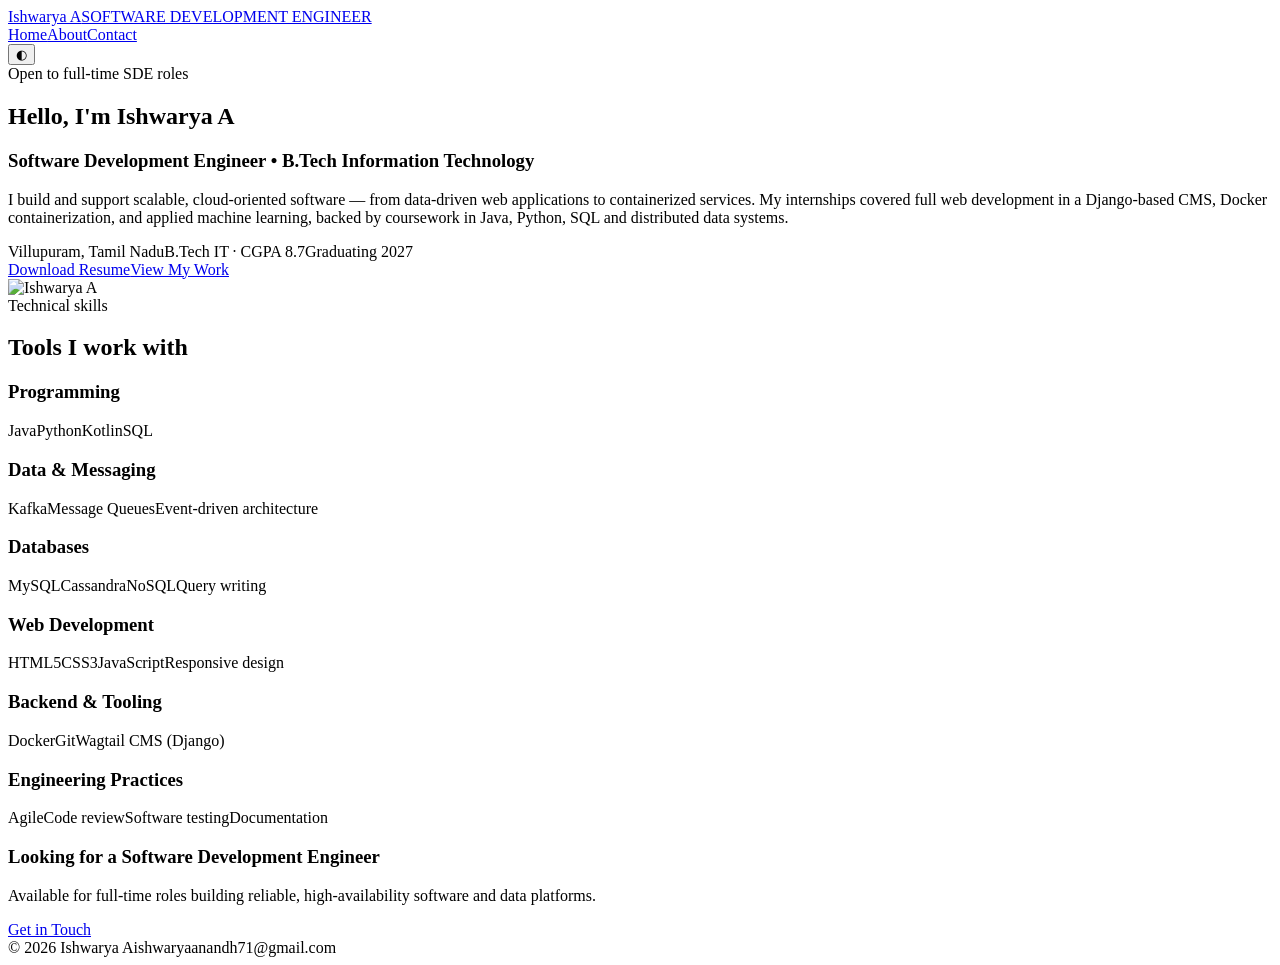
==== index.html @ 8153eb78 "Add portfolio website" ====
<!doctype html><html lang="en"><head><meta charset="utf-8"><meta name="viewport" content="width=device-width,initial-scale=1"><title>Ishwarya A | Software Development Engineer</title><link rel="stylesheet" href="css/style.css"></head><body>
<header class="header"><div class="nav"><a class="brand" href="index.html"><span class="brand-name">Ishwarya A</span><span class="brand-role">SOFTWARE DEVELOPMENT ENGINEER</span></a><div class="nav-right"><nav class="nav-links"><a class="active" href="index.html">Home</a><a href="about.html">About</a><a href="contact.html">Contact</a></nav><button class="theme-btn" aria-label="Theme">◐</button></div></div></header>
<main class="page"><section class="hero container reveal"><div><span class="eyebrow">Open to full-time SDE roles</span><h1>Hello, I'm <span>Ishwarya A</span></h1><h3>Software Development Engineer <span>• B.Tech Information Technology</span></h3><p>I build and support scalable, cloud-oriented software — from data-driven web applications to containerized services. My internships covered full web development in a Django-based CMS, Docker containerization, and applied machine learning, backed by coursework in Java, Python, SQL and distributed data systems.</p><div class="meta"><span>Villupuram, Tamil Nadu</span><span>B.Tech IT · CGPA 8.7</span><span>Graduating 2027</span></div><div class="btns"><a class="btn" href="Ishwarya_A_Resume_SDE.pdf" download>Download Resume</a><a class="btn btn-outline" href="about.html">View My Work</a></div></div><div class="hero-photo"><img src="images/ishwarya.jpeg" alt="Ishwarya A"></div></section>
<section class="section container"><div class="section-head"><span class="section-kicker">Technical skills</span><h2>Tools I work with</h2></div><div class="skills-grid">
<div class="card"><h3>Programming</h3><div class="chips"><span class="chip">Java</span><span class="chip">Python</span><span class="chip">Kotlin</span><span class="chip">SQL</span></div></div>
<div class="card"><h3>Data &amp; Messaging</h3><div class="chips"><span class="chip">Kafka</span><span class="chip">Message Queues</span><span class="chip">Event-driven architecture</span></div></div>
<div class="card"><h3>Databases</h3><div class="chips"><span class="chip">MySQL</span><span class="chip">Cassandra</span><span class="chip">NoSQL</span><span class="chip">Query writing</span></div></div>
<div class="card"><h3>Web Development</h3><div class="chips"><span class="chip">HTML5</span><span class="chip">CSS3</span><span class="chip">JavaScript</span><span class="chip">Responsive design</span></div></div>
<div class="card"><h3>Backend &amp; Tooling</h3><div class="chips"><span class="chip">Docker</span><span class="chip">Git</span><span class="chip">Wagtail CMS (Django)</span></div></div>
<div class="card"><h3>Engineering Practices</h3><div class="chips"><span class="chip">Agile</span><span class="chip">Code review</span><span class="chip">Software testing</span><span class="chip">Documentation</span></div></div>
</div><div class="cta"><div><h3>Looking for a Software Development Engineer</h3><p>Available for full-time roles building reliable, high-availability software and data platforms.</p></div><a class="btn" href="contact.html">Get in Touch</a></div></section></main>
<footer class="footer"><div class="container footer-inner"><span>© 2026 Ishwarya A</span><span>ishwaryaanandh71@gmail.com</span></div></footer></body></html>
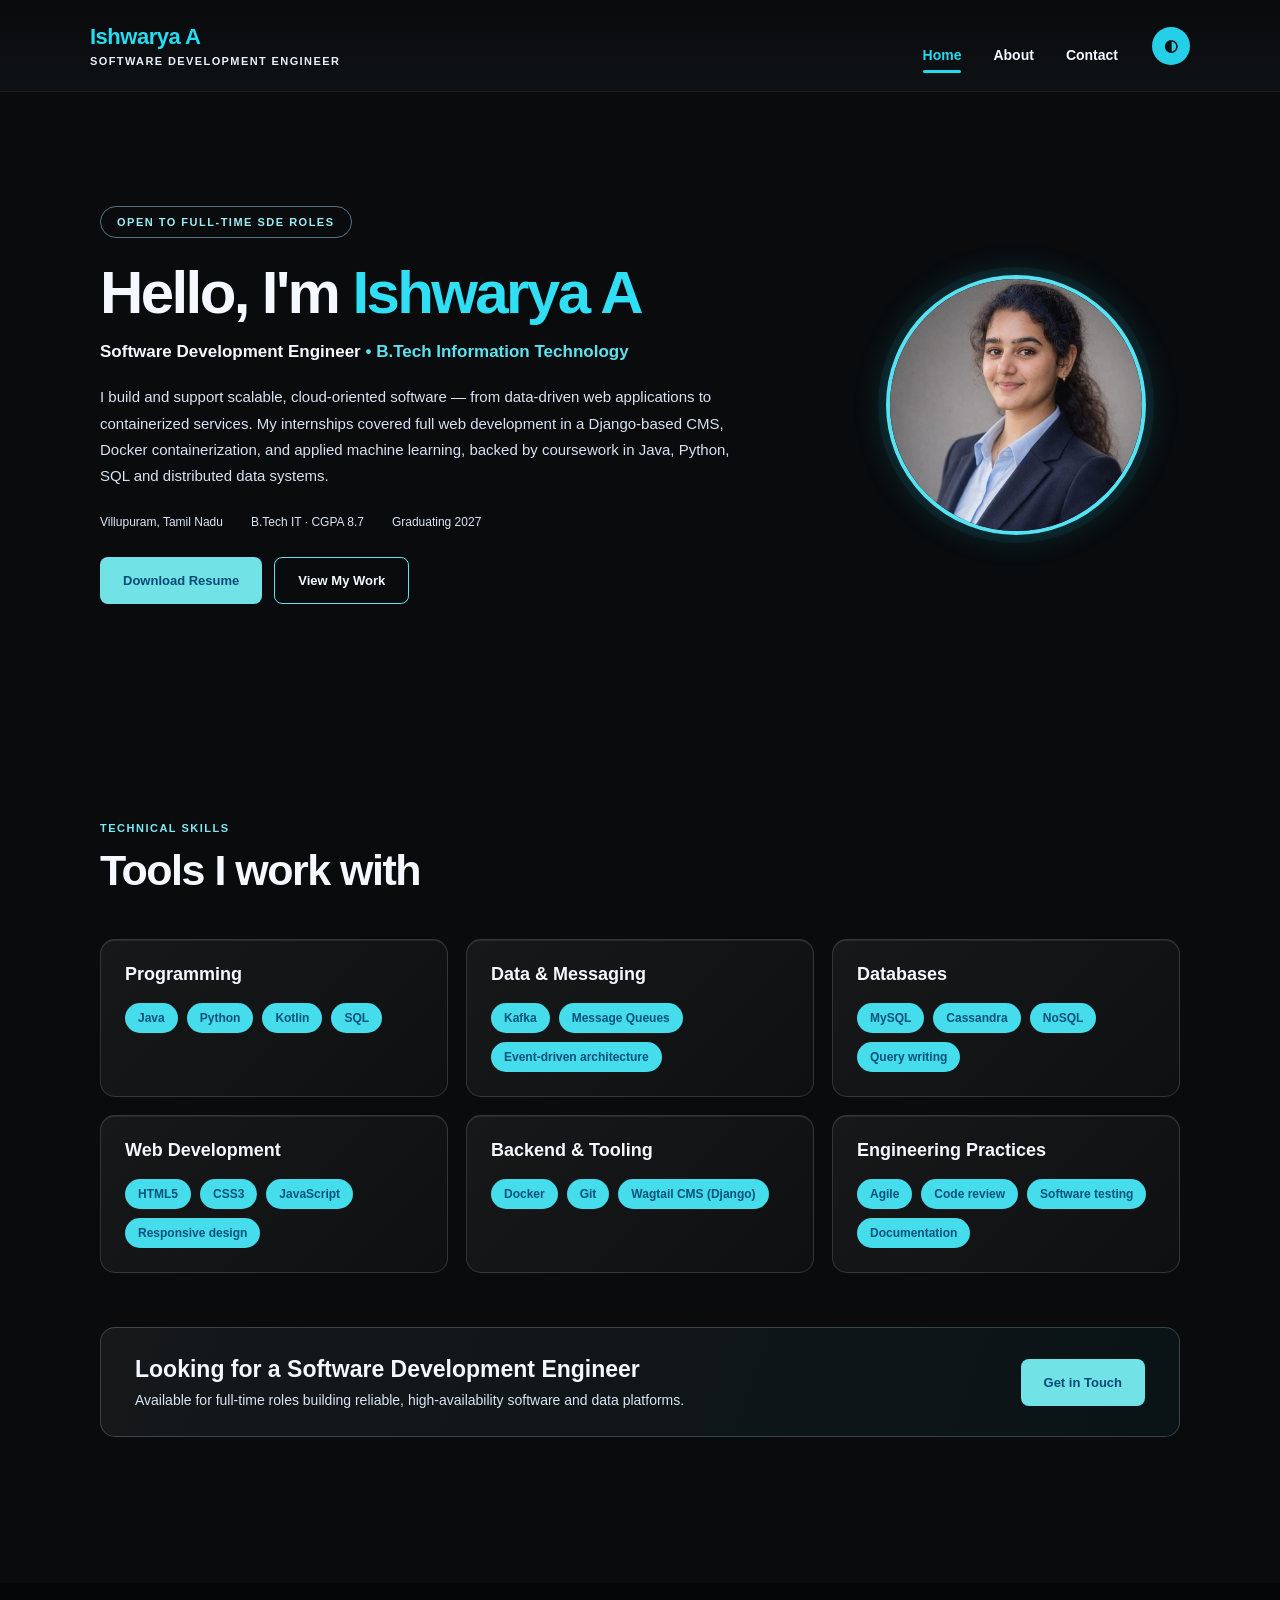
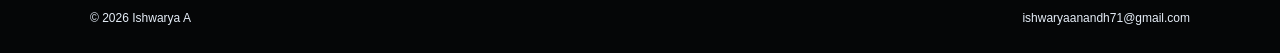
==== commit 266544c9: "Update index.html" ====
--- a/index.html
+++ b/index.html
@@ -1,12 +1,226 @@
-<!doctype html><html lang="en"><head><meta charset="utf-8"><meta name="viewport" content="width=device-width,initial-scale=1"><title>Ishwarya A | Software Development Engineer</title><link rel="stylesheet" href="css/style.css"></head><body>
-<header class="header"><div class="nav"><a class="brand" href="index.html"><span class="brand-name">Ishwarya A</span><span class="brand-role">SOFTWARE DEVELOPMENT ENGINEER</span></a><div class="nav-right"><nav class="nav-links"><a class="active" href="index.html">Home</a><a href="about.html">About</a><a href="contact.html">Contact</a></nav><button class="theme-btn" aria-label="Theme">◐</button></div></div></header>
-<main class="page"><section class="hero container reveal"><div><span class="eyebrow">Open to full-time SDE roles</span><h1>Hello, I'm <span>Ishwarya A</span></h1><h3>Software Development Engineer <span>• B.Tech Information Technology</span></h3><p>I build and support scalable, cloud-oriented software — from data-driven web applications to containerized services. My internships covered full web development in a Django-based CMS, Docker containerization, and applied machine learning, backed by coursework in Java, Python, SQL and distributed data systems.</p><div class="meta"><span>Villupuram, Tamil Nadu</span><span>B.Tech IT · CGPA 8.7</span><span>Graduating 2027</span></div><div class="btns"><a class="btn" href="Ishwarya_A_Resume_SDE.pdf" download>Download Resume</a><a class="btn btn-outline" href="about.html">View My Work</a></div></div><div class="hero-photo"><img src="images/ishwarya.jpeg" alt="Ishwarya A"></div></section>
-<section class="section container"><div class="section-head"><span class="section-kicker">Technical skills</span><h2>Tools I work with</h2></div><div class="skills-grid">
-<div class="card"><h3>Programming</h3><div class="chips"><span class="chip">Java</span><span class="chip">Python</span><span class="chip">Kotlin</span><span class="chip">SQL</span></div></div>
-<div class="card"><h3>Data &amp; Messaging</h3><div class="chips"><span class="chip">Kafka</span><span class="chip">Message Queues</span><span class="chip">Event-driven architecture</span></div></div>
-<div class="card"><h3>Databases</h3><div class="chips"><span class="chip">MySQL</span><span class="chip">Cassandra</span><span class="chip">NoSQL</span><span class="chip">Query writing</span></div></div>
-<div class="card"><h3>Web Development</h3><div class="chips"><span class="chip">HTML5</span><span class="chip">CSS3</span><span class="chip">JavaScript</span><span class="chip">Responsive design</span></div></div>
-<div class="card"><h3>Backend &amp; Tooling</h3><div class="chips"><span class="chip">Docker</span><span class="chip">Git</span><span class="chip">Wagtail CMS (Django)</span></div></div>
-<div class="card"><h3>Engineering Practices</h3><div class="chips"><span class="chip">Agile</span><span class="chip">Code review</span><span class="chip">Software testing</span><span class="chip">Documentation</span></div></div>
-</div><div class="cta"><div><h3>Looking for a Software Development Engineer</h3><p>Available for full-time roles building reliable, high-availability software and data platforms.</p></div><a class="btn" href="contact.html">Get in Touch</a></div></section></main>
-<footer class="footer"><div class="container footer-inner"><span>© 2026 Ishwarya A</span><span>ishwaryaanandh71@gmail.com</span></div></footer></body></html>
+<!doctype html>
+<html lang="en">
+<head>
+  <meta charset="utf-8">
+  <meta name="viewport" content="width=device-width, initial-scale=1">
+
+  <title>Ishwarya A | Software Development Engineer</title>
+
+  <link rel="stylesheet" href="style.css">
+</head>
+
+<body>
+
+<header class="header">
+  <div class="nav">
+
+    <a class="brand" href="index.html">
+      <span class="brand-name">Ishwarya A</span>
+      <span class="brand-role">SOFTWARE DEVELOPMENT ENGINEER</span>
+    </a>
+
+    <div class="nav-right">
+      <nav class="nav-links">
+        <a class="active" href="index.html">Home</a>
+        <a href="about.html">About</a>
+        <a href="contact.html">Contact</a>
+      </nav>
+
+      <button class="theme-btn" aria-label="Theme">◐</button>
+    </div>
+
+  </div>
+</header>
+
+
+<main class="page">
+
+  <!-- HERO SECTION -->
+  <section class="hero container reveal">
+
+    <div>
+
+      <span class="eyebrow">
+        Open to full-time SDE roles
+      </span>
+
+      <h1>
+        Hello, I'm <span>Ishwarya A</span>
+      </h1>
+
+      <h3>
+        Software Development Engineer
+        <span>• B.Tech Information Technology</span>
+      </h3>
+
+      <p>
+        I build and support scalable, cloud-oriented software — from
+        data-driven web applications to containerized services. My
+        internships covered full web development in a Django-based CMS,
+        Docker containerization, and applied machine learning, backed by
+        coursework in Java, Python, SQL and distributed data systems.
+      </p>
+
+      <div class="meta">
+        <span>Villupuram, Tamil Nadu</span>
+        <span>B.Tech IT · CGPA 8.7</span>
+        <span>Graduating 2027</span>
+      </div>
+
+      <div class="btns">
+        <a
+          class="btn"
+          href="Ishwarya_A_Resume_SDE.pdf"
+          download
+        >
+          Download Resume
+        </a>
+
+        <a
+          class="btn btn-outline"
+          href="about.html"
+        >
+          View My Work
+        </a>
+      </div>
+
+    </div>
+
+
+    <!-- PROFILE PHOTO -->
+    <div class="hero-photo">
+      <img
+        src="ishwarya.jpeg"
+        alt="Ishwarya A"
+      >
+    </div>
+
+  </section>
+
+
+  <!-- SKILLS SECTION -->
+  <section class="section container">
+
+    <div class="section-head">
+      <span class="section-kicker">Technical skills</span>
+      <h2>Tools I work with</h2>
+    </div>
+
+
+    <div class="skills-grid">
+
+      <div class="card">
+        <h3>Programming</h3>
+
+        <div class="chips">
+          <span class="chip">Java</span>
+          <span class="chip">Python</span>
+          <span class="chip">Kotlin</span>
+          <span class="chip">SQL</span>
+        </div>
+      </div>
+
+
+      <div class="card">
+        <h3>Data &amp; Messaging</h3>
+
+        <div class="chips">
+          <span class="chip">Kafka</span>
+          <span class="chip">Message Queues</span>
+          <span class="chip">Event-driven architecture</span>
+        </div>
+      </div>
+
+
+      <div class="card">
+        <h3>Databases</h3>
+
+        <div class="chips">
+          <span class="chip">MySQL</span>
+          <span class="chip">Cassandra</span>
+          <span class="chip">NoSQL</span>
+          <span class="chip">Query writing</span>
+        </div>
+      </div>
+
+
+      <div class="card">
+        <h3>Web Development</h3>
+
+        <div class="chips">
+          <span class="chip">HTML5</span>
+          <span class="chip">CSS3</span>
+          <span class="chip">JavaScript</span>
+          <span class="chip">Responsive design</span>
+        </div>
+      </div>
+
+
+      <div class="card">
+        <h3>Backend &amp; Tooling</h3>
+
+        <div class="chips">
+          <span class="chip">Docker</span>
+          <span class="chip">Git</span>
+          <span class="chip">Wagtail CMS (Django)</span>
+        </div>
+      </div>
+
+
+      <div class="card">
+        <h3>Engineering Practices</h3>
+
+        <div class="chips">
+          <span class="chip">Agile</span>
+          <span class="chip">Code review</span>
+          <span class="chip">Software testing</span>
+          <span class="chip">Documentation</span>
+        </div>
+      </div>
+
+    </div>
+
+
+    <!-- CTA -->
+    <div class="cta">
+
+      <div>
+        <h3>
+          Looking for a Software Development Engineer
+        </h3>
+
+        <p>
+          Available for full-time roles building reliable,
+          high-availability software and data platforms.
+        </p>
+      </div>
+
+      <a class="btn" href="contact.html">
+        Get in Touch
+      </a>
+
+    </div>
+
+  </section>
+
+</main>
+
+
+<footer class="footer">
+
+  <div class="container footer-inner">
+
+    <span>
+      © 2026 Ishwarya A
+    </span>
+
+    <span>
+      ishwaryaanandh71@gmail.com
+    </span>
+
+  </div>
+
+</footer>
+
+</body>
+</html>
--- a/style.css
+++ b/style.css
@@ -0,0 +1,33 @@
+@import url('https://fonts.googleapis.com/css2?family=Inter:wght@400;500;600;700;800&display=swap');
+
+:root{--bg:#080a0c;--bg2:#0e1114;--nav:#060709;--text:#f5f8ff;--muted:#cbd2d8;--cyan:#25d9f2;--cyan2:#64e5f5;--card:rgba(255,255,255,.045);--card-border:rgba(220,232,240,.16);--footer:#050607}
+*{box-sizing:border-box}
+html{scroll-behavior:smooth}
+body{margin:0;font-family:Inter,Segoe UI,Arial,sans-serif;color:var(--text);background:#090b0d;min-height:100vh;transition:background .35s ease,color .35s ease}
+a{color:inherit;text-decoration:none}
+.header{position:sticky;top:0;z-index:20;background:linear-gradient(180deg,rgba(8,10,12,.98),rgba(16,19,22,.94));border-bottom:1px solid rgba(220,232,240,.10);backdrop-filter:blur(12px)}
+.nav{max-width:1100px;margin:auto;min-height:91px;padding:18px 0;display:flex;align-items:center;justify-content:space-between}
+.brand{display:flex;flex-direction:column;gap:5px}.brand-name{font-size:22px;font-weight:800;letter-spacing:-.5px;color:#25dcf2}.brand-role{font-size:11px;letter-spacing:1.4px;font-weight:700;color:#e8f0fc}
+.nav-right{display:flex;align-items:center;gap:34px}.nav-links{display:flex;gap:32px;align-items:center}.nav-links a{font-size:14px;font-weight:700;padding:28px 0 10px;position:relative}.nav-links a.active,.nav-links a:hover{color:var(--cyan)}.nav-links a.active:after{content:"";position:absolute;height:3px;background:var(--cyan);left:0;right:0;bottom:0;border-radius:4px}
+.theme-btn{width:38px;height:38px;border:0;border-radius:50%;background:#26cfe8;color:#0b1115;font-size:16px;font-weight:800;cursor:pointer;transition:transform .25s ease,box-shadow .25s ease}.theme-btn:hover{transform:rotate(18deg) scale(1.08);box-shadow:0 0 24px rgba(37,217,242,.48)}
+.container{max-width:1100px;margin:auto}.page{min-height:calc(100vh - 91px)}
+.hero{min-height:650px;display:grid;grid-template-columns:1.35fr .65fr;align-items:center;gap:70px;padding:62px 10px 86px}.eyebrow,.section-kicker{display:inline-block;font-size:11px;letter-spacing:1.5px;font-weight:800;color:#7deaf6;text-transform:uppercase}.eyebrow{border:1px solid rgba(160,223,255,.5);padding:9px 16px;border-radius:999px;margin-bottom:24px;color:#9beef8}.hero h1{font-size:60px;line-height:1.04;letter-spacing:-2.6px;margin:0 0 15px;font-weight:800}.hero h1 span{color:#31dff4}.hero h3{font-size:17px;line-height:1.5;margin:0 0 20px;color:#f5f8ff;font-weight:600}.hero h3 span{color:#5ce3f2}.hero p{font-size:15px;line-height:1.75;color:#d7e2f3;max-width:650px;margin:0 0 26px}.meta{display:flex;gap:28px;flex-wrap:wrap;color:#dce7f6;font-size:12px;font-weight:500;margin-bottom:28px}.hero-photo{display:flex;justify-content:center}.hero-photo img{width:260px;height:260px;object-fit:cover;object-position:50% 18%;border-radius:50%;border:4px solid #55e2f2;box-shadow:0 0 0 8px rgba(37,217,242,.06),0 0 34px rgba(37,217,242,.2);transition:transform .35s ease,box-shadow .35s ease}.hero-photo img:hover{transform:scale(1.035);box-shadow:0 0 0 10px rgba(37,217,242,.09),0 0 48px rgba(37,217,242,.34)}
+.btns{display:flex;gap:12px;flex-wrap:wrap}.btn{display:inline-flex;align-items:center;justify-content:center;min-height:47px;padding:0 23px;border-radius:8px;font-size:13px;font-weight:700;background:#71e3e7;color:#0a4a76;transition:transform .25s ease,box-shadow .25s ease,background .25s ease}.btn:hover{transform:translateY(-3px);box-shadow:0 10px 28px rgba(37,217,242,.28);background:#8aebef}.btn-outline{border:1.5px solid #66dff0;color:#effcff;background:transparent}.btn-outline:hover{background:rgba(37,217,242,.10);color:#fff}
+.section{padding:76px 10px}.section h2{font-size:43px;line-height:1.15;letter-spacing:-1.5px;margin:10px 0 22px}.lead{max-width:830px;font-size:15px;line-height:1.85;color:#dce7f6}.section-head{margin-bottom:44px}
+.skills-grid{display:grid;grid-template-columns:repeat(3,1fr);gap:18px}.card{background:linear-gradient(135deg,rgba(255,255,255,.055),rgba(255,255,255,.022));border:1px solid var(--card-border);border-radius:15px;padding:24px;box-shadow:inset 0 1px rgba(255,255,255,.08);transition:transform .28s ease,border-color .28s ease,box-shadow .28s ease,background .28s ease}.card:hover{transform:translateY(-7px);border-color:rgba(37,217,242,.68);box-shadow:0 16px 38px rgba(0,0,0,.28),0 0 25px rgba(37,217,242,.10);background:linear-gradient(135deg,rgba(255,255,255,.075),rgba(37,217,242,.055))}.card h3{font-size:18px;margin:0 0 18px}.chips{display:flex;gap:9px;flex-wrap:wrap}.chip{background:#45dceb;color:#07517d;padding:8px 13px;border-radius:999px;font-size:12px;font-weight:600;transition:transform .22s ease,box-shadow .22s ease,background .22s ease}.chip:hover{transform:translateY(-3px) scale(1.03);box-shadow:0 7px 18px rgba(37,217,242,.30);background:#7deaf4}
+.cta{margin:54px 0 0;padding:28px 34px;border:1px solid rgba(188,226,255,.23);border-radius:15px;background:linear-gradient(110deg,rgba(255,255,255,.055),rgba(37,217,242,.045));display:flex;justify-content:space-between;align-items:center;gap:24px;transition:transform .28s ease,border-color .28s ease,box-shadow .28s ease}.cta:hover{transform:translateY(-5px);border-color:rgba(37,217,242,.62);box-shadow:0 16px 34px rgba(0,0,0,.28),0 0 28px rgba(37,217,242,.10)}.cta h3{font-size:23px;margin:0 0 9px}.cta p{margin:0;color:#d9e5f4;font-size:14px}
+.timeline{position:relative;padding-left:36px}.timeline:before{content:"";position:absolute;left:8px;top:8px;bottom:12px;width:2px;background:rgba(180,219,255,.35)}.timeline-item{position:relative;margin-bottom:22px}.timeline-item:before{content:"";position:absolute;left:-34px;top:22px;width:13px;height:13px;border-radius:50%;background:#56e3f0;box-shadow:0 0 0 5px rgba(86,227,240,.09)}.timeline-card{padding:25px 27px}.timeline-top{display:flex;justify-content:space-between;gap:20px;align-items:flex-start}.timeline-card h3{margin:0 0 12px;font-size:18px}.date{color:#50e4f0;font-size:12px;font-weight:800;white-space:nowrap}.org{font-size:13px;font-weight:600;margin-bottom:13px}.timeline-card ul{margin:0;padding-left:20px;color:#eef4fb}.timeline-card li{margin:8px 0;font-size:13px;line-height:1.55}
+.feature{padding:26px 28px}.feature h2{font-size:36px;margin:8px 0 12px}.feature .sub{font-size:15px;margin-bottom:24px;color:#e0e9f5}.feature ul{margin:0;padding-left:21px}.feature li{font-size:13px;line-height:1.65;margin:8px 0}.edu-grid{display:grid;grid-template-columns:1.15fr .85fr;gap:18px}.edu-card h3,.ach-card h3{font-size:18px;margin:0 0 12px}.edu-card .year{float:right;color:#57e2f0;font-size:12px}.bullets{padding-left:20px;margin-bottom:0}.bullets li{font-size:13px;line-height:1.65;margin:9px 0}.lang-next{display:grid;grid-template-columns:1fr 1fr;gap:18px;margin-top:18px}.lang-row{display:flex;justify-content:space-between;border-bottom:1px solid rgba(219,235,255,.15);padding:13px 0;font-size:13px}.lang-row:last-child{border-bottom:0}.lang-row span:last-child{color:#f2f6fb}.next h3{margin:0 0 13px;font-size:18px}.next p{font-size:13px;line-height:1.65;color:#e0e8f4}
+.contact-hero{padding:74px 10px 42px}.contact-grid{display:grid;grid-template-columns:1.15fr .85fr;gap:20px}.form-card{padding:26px}.form-card h3{font-size:18px;margin:0 0 22px}.field{margin-bottom:16px}.field label{display:block;font-size:11px;font-weight:800;letter-spacing:.8px;margin:0 0 9px}.field input,.field textarea{width:100%;border:1px solid rgba(214,232,255,.2);border-radius:9px;background:rgba(255,255,255,.035);color:white;padding:13px 14px;outline:none;font:inherit;transition:border-color .22s ease,box-shadow .22s ease,background .22s ease,transform .22s ease}.field input:hover,.field textarea:hover{border-color:rgba(37,217,242,.42);background:rgba(255,255,255,.055)}.field input:focus,.field textarea:focus{border-color:#25d9f2;box-shadow:0 0 0 3px rgba(37,217,242,.12),0 0 20px rgba(37,217,242,.08);background:rgba(37,217,242,.035)}.field textarea{min-height:125px;resize:vertical}.info-stack{display:flex;flex-direction:column;gap:12px}.info-card{padding:24px}.info-label{font-size:10px;letter-spacing:1px;font-weight:800;color:#e7effa;margin-bottom:9px}.info-value{font-size:14px;font-weight:700}.info-value a:hover{color:#5ce3f2;text-shadow:0 0 12px rgba(92,227,242,.35)}
+.footer{margin-top:70px;padding:28px 0;background:var(--footer)}.footer-inner{display:flex;justify-content:space-between;gap:20px;color:#e6eef8;font-size:12px}
+.reveal{animation:rise .65s ease both}@keyframes rise{from{opacity:0;transform:translateY(18px)}to{opacity:1;transform:none}}
+@media(max-width:900px){.nav{padding:16px 20px}.container{padding-left:20px;padding-right:20px}.nav-links{gap:18px}.hero{grid-template-columns:1fr;text-align:left;padding-top:55px}.hero-photo{order:-1;justify-content:flex-start}.hero h1{font-size:47px}.skills-grid,.edu-grid,.lang-next,.contact-grid{grid-template-columns:1fr}.timeline-top{flex-direction:column}.cta{align-items:flex-start;flex-direction:column}}
+@media(max-width:620px){.nav{min-height:75px}.brand-name{font-size:18px}.brand-role{font-size:9px}.nav-right{gap:12px}.nav-links{gap:13px}.nav-links a{font-size:12px}.theme-btn{width:34px;height:34px}.hero{padding:42px 0 65px}.hero h1{font-size:40px}.hero h3{font-size:15px}.hero-photo img{width:210px;height:210px}.section{padding:58px 0}.section h2{font-size:35px}.footer-inner{flex-direction:column}.meta{gap:12px}.contact-hero{padding-top:50px}}
+
+
+/* Portfolio-wide hover interactions */
+.nav-links a{transition:color .22s ease,transform .22s ease,text-shadow .22s ease}.nav-links a:hover{transform:translateY(-2px);text-shadow:0 0 14px rgba(37,217,242,.45)}
+.brand-name,.brand-role,.section-kicker,.eyebrow,.hero h1,.hero h3,.hero p,.meta,.section h2,.section h3,.lead,.timeline-card li,.org,.date,.feature .sub,.feature li,.edu-card,.ach-card,.lang-row,.next p,.info-label,.info-value,.footer-inner,.cta h3,.cta p{transition:color .22s ease,text-shadow .22s ease,transform .22s ease}
+.brand-name:hover,.brand-role:hover,.section-kicker:hover,.eyebrow:hover,.hero h1:hover,.hero h3:hover,.hero p:hover,.meta span:hover,.section h2:hover,.section h3:hover,.lead:hover,.timeline-card li:hover,.org:hover,.date:hover,.feature .sub:hover,.feature li:hover,.edu-card:hover,.ach-card:hover,.lang-row:hover,.next p:hover,.info-label:hover,.info-value:hover,.footer-inner span:hover,.cta h3:hover,.cta p:hover{color:#8ceff7;text-shadow:0 0 14px rgba(37,217,242,.28);transform:translateX(2px)}
+.timeline-item:hover .timeline-item:before{box-shadow:0 0 0 7px rgba(86,227,240,.14),0 0 18px rgba(86,227,240,.35)}
+.hero-photo:hover + *{filter:none}
